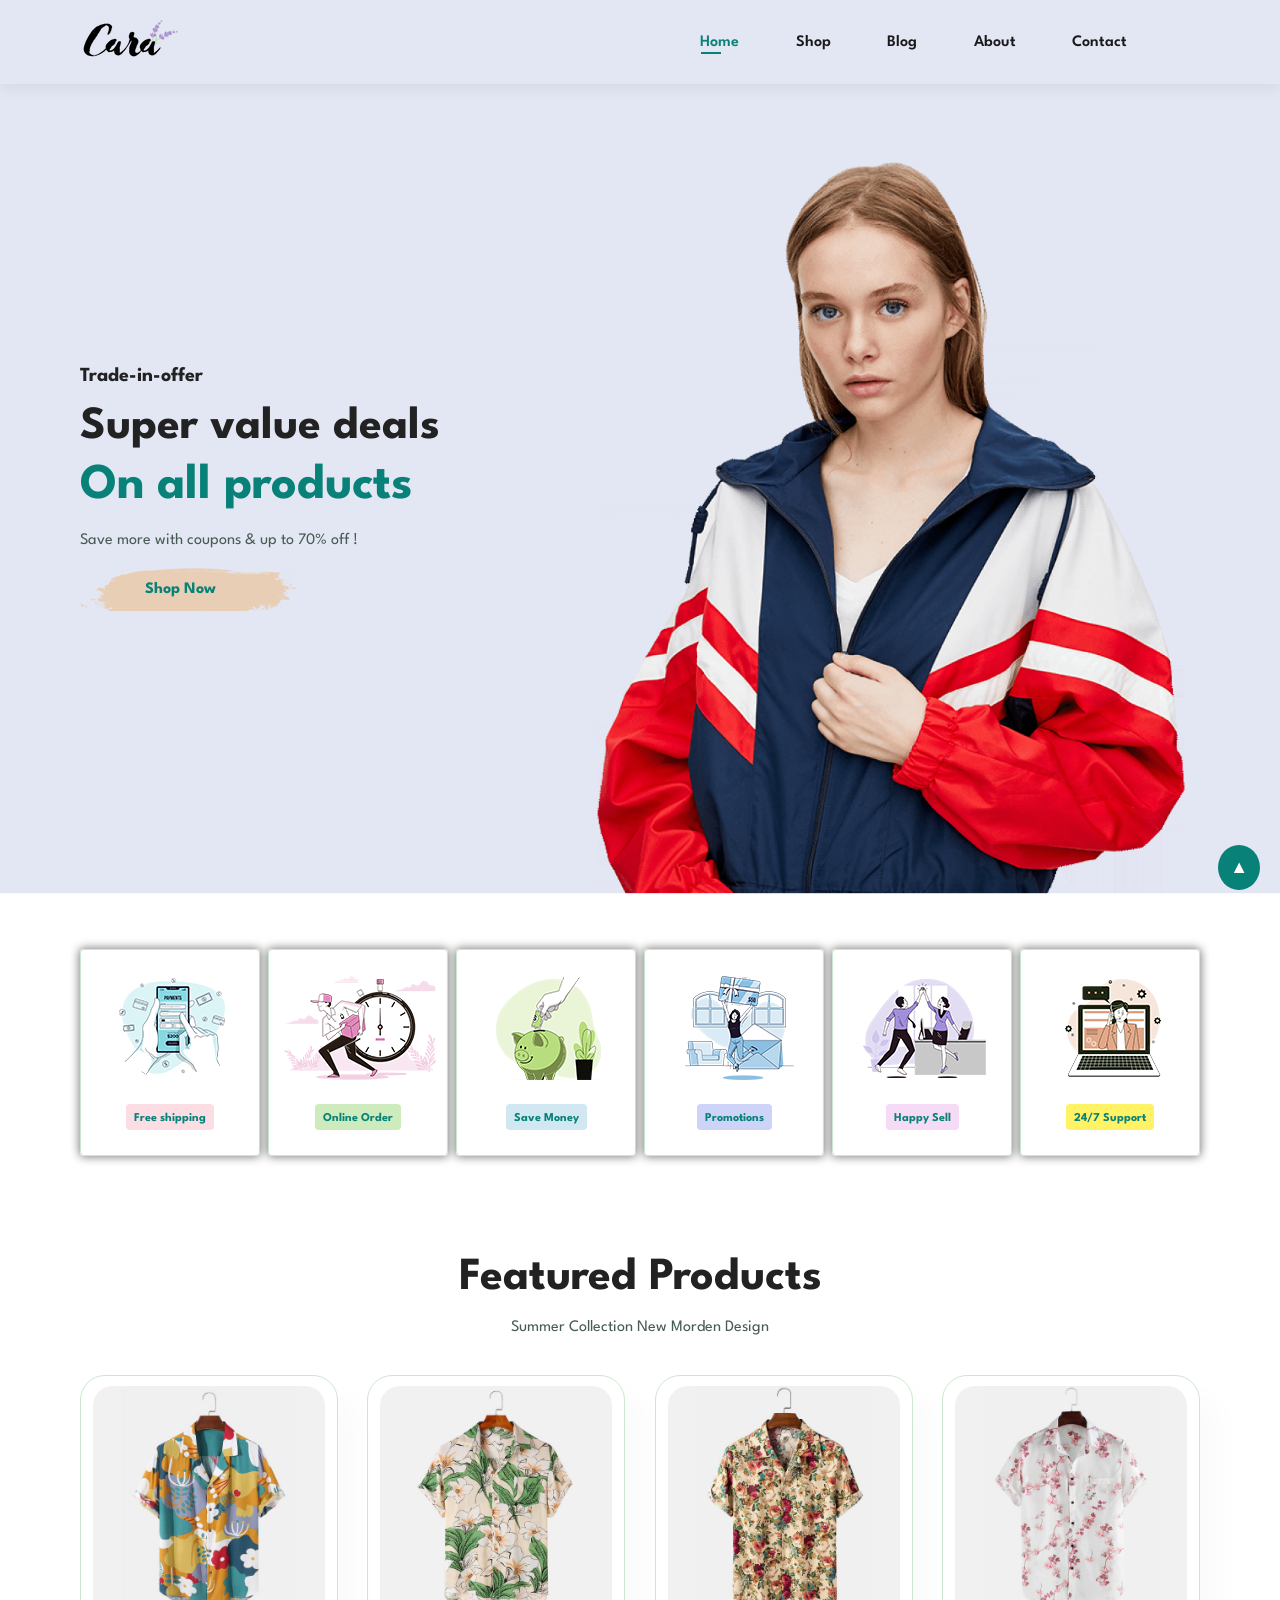
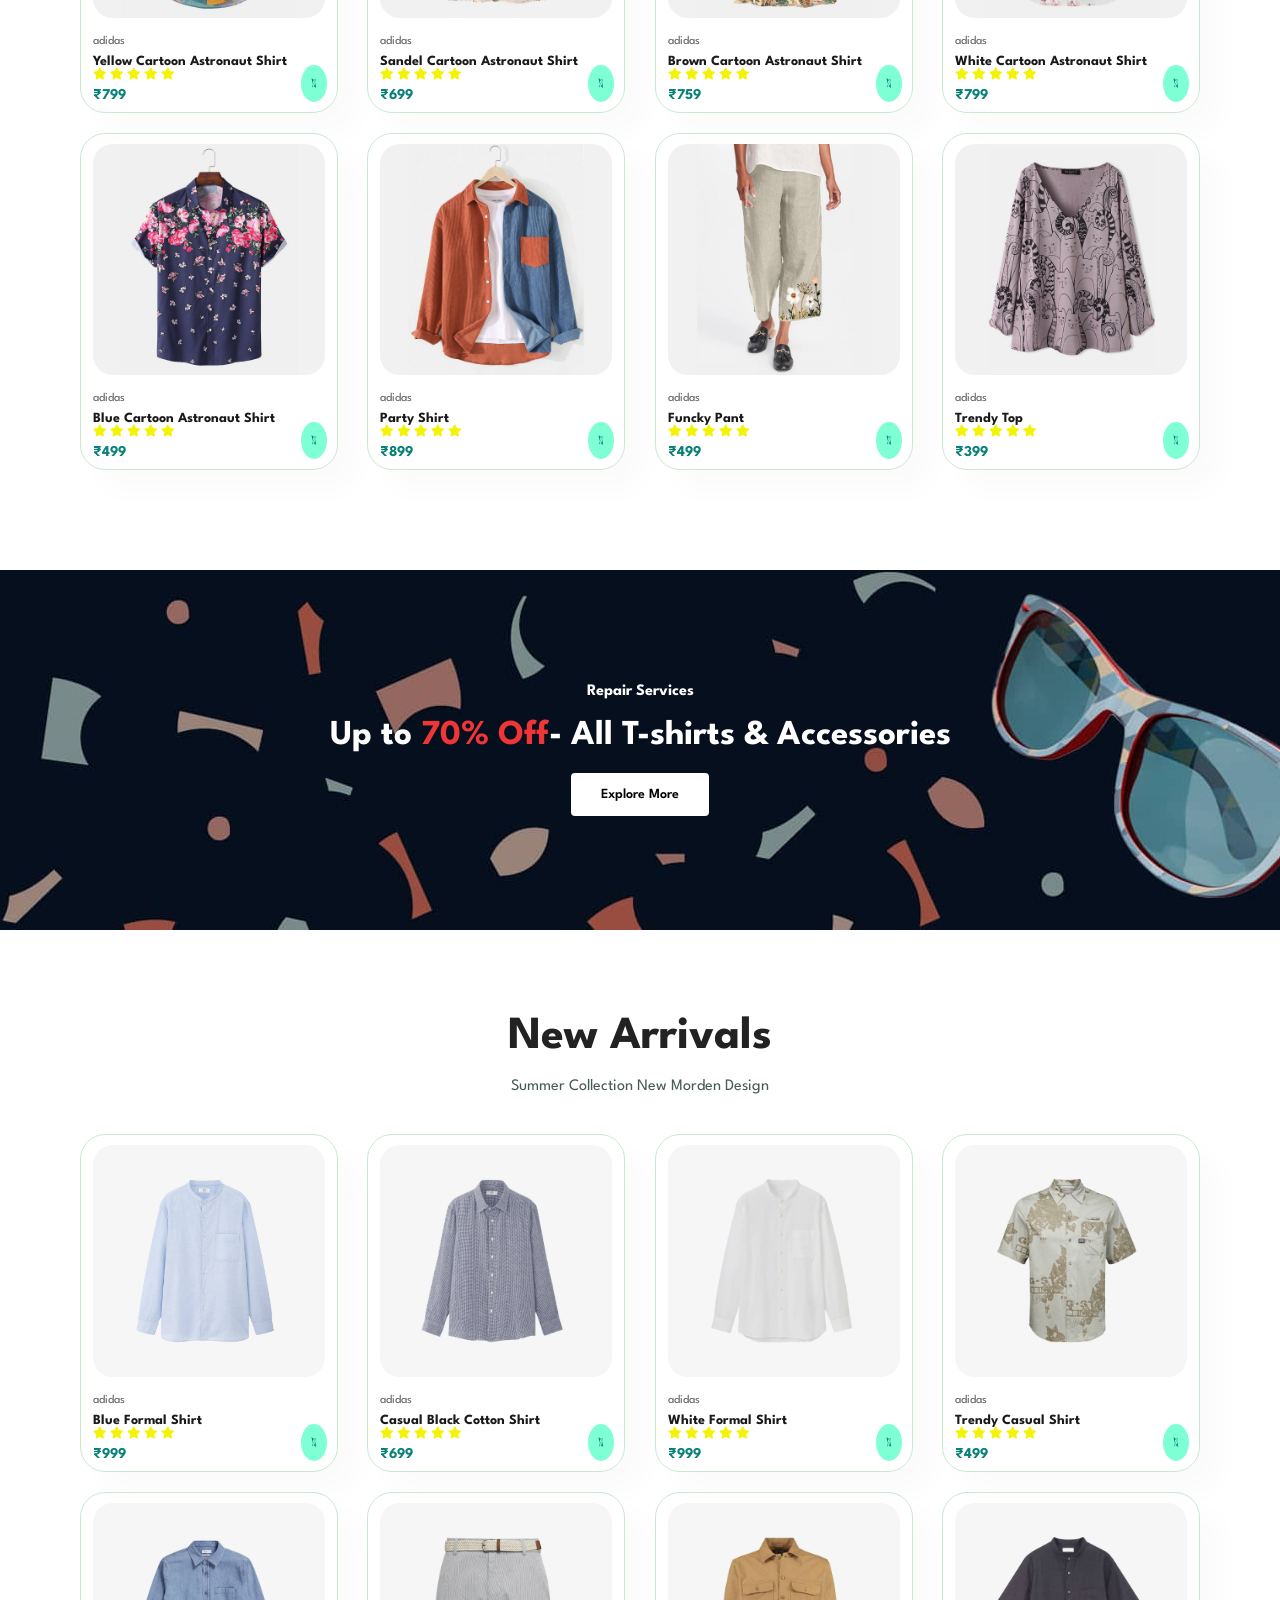
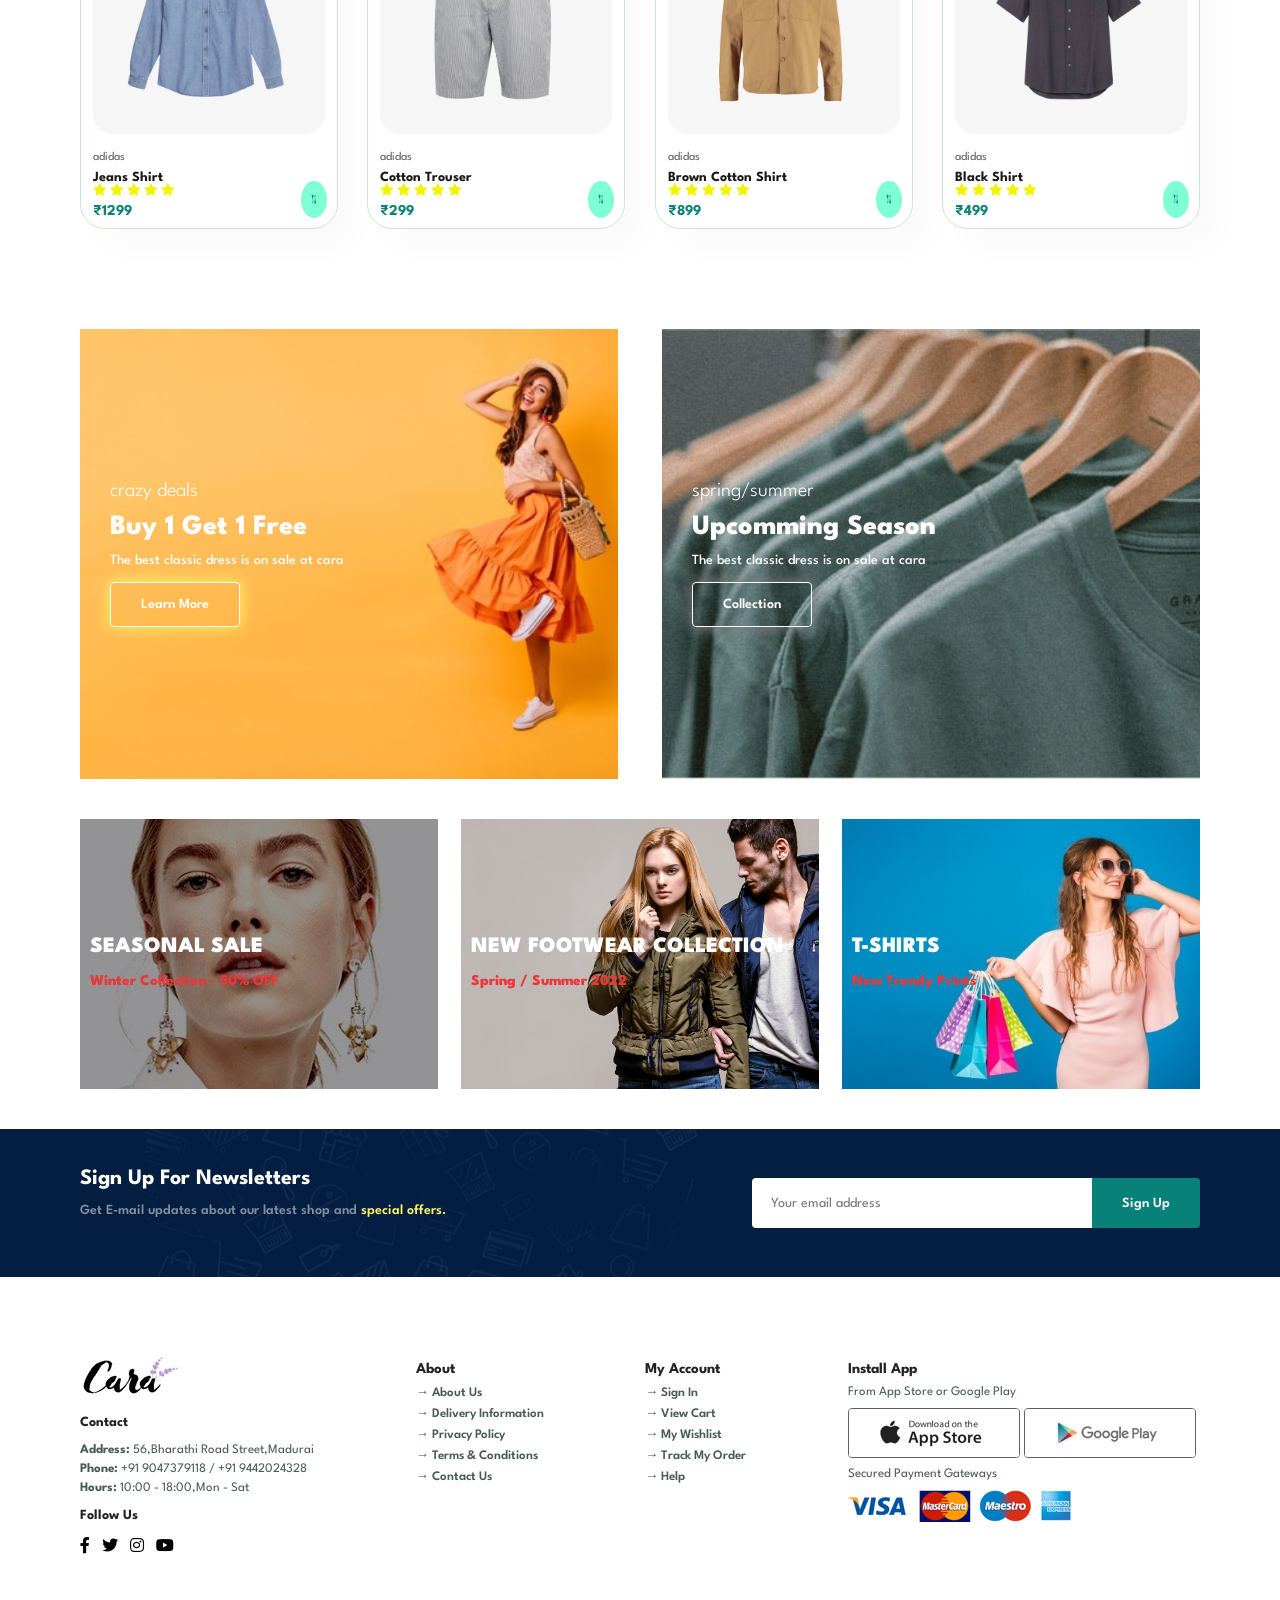
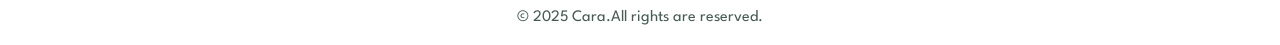
==== index.html @ 4c0c1cf1 "First commit" ====
<!DOCTYPE html>
<html lang="en">

<head>
    <meta charset="UTF-8">
    <meta name="viewport" content="width=device-width, initial-scale=1.0">
    <title>Cara - Find your Clothes</title>
    <link rel="stylesheet" href="style.css">
    <link rel="icon" href="img/logo.png">
    <link rel="stylesheet" href="https://pro.fontawesome.com/releases/v5.10.0/css/all.css">
</head>

<body>
    <!-- Header -->

    <section id="header">
        <a href="index.html"><img src="img/logo.png" class="logo"></a>
        <div>
            <ul id="navbar">
                <a id="close"><i class="far fa-times"></i></a>
                <li><a class="active" href="index.html">Home</a></li>
                <li><a href="shop.html">Shop</a></li>
                <li><a href="blog.html">Blog</a></li>
                <li><a href="about.html">About</a></li>
                <li><a href="contact.html">Contact</a></li>
                <li><a id="bag" href="cart.html"><i class="far fa-shopping-bag"></i></a></li>

            </ul>
        </div>
        <div id="mobile">
            <a href="cart.html"><i class="far fa-shopping-bag"></i></a>
            <i id="bar" class="fas fa-outdent"></i>
            <i id="close" class="fas fa-close"></i>
        </div>
    </section>

    <!-- Hero section -->

    <section id="hero">
        <h4>Trade-in-offer</h4>
        <h2>Super value deals</h2>
        <h1>On all products</h1>
        <p>Save more with coupons & up to 70% off !</p>
        <button>Shop Now</button>

    </section>

    <!-- Features -->

    <section id="features" class="section-p1">
        <div class="content" id="fe-1">
            <img src="img/features/f1.png">
            <h6>Free shipping</h6>
        </div>
        <div class="content" id="fe-2">
            <img src="img/features/f2.png">
            <h6>Online Order</h6>
        </div>
        <div class="content" id="fe-3">
            <img src="img/features/f3.png">
            <h6>Save Money</h6>
        </div>
        <div class="content" id="fe-4">
            <img src="img/features/f4.png">
            <h6>Promotions</h6>
        </div>
        <div class="content" id="fe-5">
            <img src="img/features/f5.png">
            <h6>Happy Sell</h6>
        </div>
        <div class="content" id="fe-6">
            <img src="img/features/f6.png">
            <h6>24/7 Support</h6>
        </div>
    </section>

    <!-- Featured products -->

    <section id="product1" class="section-p1">
        <h2>Featured Products</h2>
        <p>Summer Collection New Morden Design</p>
        <div class="pro-product">
            <!-- Cart 1 -->
            <div class="pro">
                <img src="img/products/f1.jpg" onclick="window.location.href='sproduct.html'">
                <div class="des">
                    <span>adidas</span>
                    <h5 class="product-name">Yellow Cartoon Astronaut Shirt</h5>
                    <div class="star">
                        <i class="fas fa-star"></i>
                        <i class="fas fa-star"></i>
                        <i class="fas fa-star"></i>
                        <i class="fas fa-star"></i>
                        <i class="fas fa-star"></i>
                    </div>
                    <h4 class="product-price">₹799</h4>
                </div>
                <a class="add-to-cart"><i class="fal fa-shopping-cart cart"></i></a>
            </div>
            <!-- Cart 2 -->
            <div class="pro">
                <img src="img/products/f2.jpg">
                <div class="des">
                    <span>adidas</span>
                    <h5 class="product-name">Sandel Cartoon Astronaut Shirt</h5>
                    <div class="star">
                        <i class="fas fa-star"></i>
                        <i class="fas fa-star"></i>
                        <i class="fas fa-star"></i>
                        <i class="fas fa-star"></i>
                        <i class="fas fa-star"></i>
                    </div>
                    <h4 class="product-price">₹699</h4>
                </div>
                <a class="add-to-cart"><i class="fal fa-shopping-cart cart"></i></a>
            </div>
            <!-- Cart 3 -->
            <div class="pro">
                <img src="img/products/f3.jpg">
                <div class="des">
                    <span>adidas</span>
                    <h5 class="product-name">Brown Cartoon Astronaut Shirt</h5>
                    <div class="star">
                        <i class="fas fa-star"></i>
                        <i class="fas fa-star"></i>
                        <i class="fas fa-star"></i>
                        <i class="fas fa-star"></i>
                        <i class="fas fa-star"></i>
                    </div>
                    <h4 class="product-price">₹759</h4>
                </div>
                <a class="add-to-cart"><i class="fal fa-shopping-cart cart"></i></a>
            </div>
            <!-- Cart 4 -->
            <div class="pro">
                <img src="img/products/f4.jpg">
                <div class="des">
                    <span>adidas</span>
                    <h5 class="product-name">White Cartoon Astronaut Shirt</h5>
                    <div class="star">
                        <i class="fas fa-star"></i>
                        <i class="fas fa-star"></i>
                        <i class="fas fa-star"></i>
                        <i class="fas fa-star"></i>
                        <i class="fas fa-star"></i>
                    </div>
                    <h4 class="product-price">₹799</h4>
                </div>
                <a class="add-to-cart"><i class="fal fa-shopping-cart cart"></i></a>
            </div>
            <!-- Cart 5 -->
            <div class="pro">
                <img src="img/products/f5.jpg">
                <div class="des">
                    <span>adidas</span>
                    <h5 class="product-name">Blue Cartoon Astronaut Shirt</h5>
                    <div class="star">
                        <i class="fas fa-star"></i>
                        <i class="fas fa-star"></i>
                        <i class="fas fa-star"></i>
                        <i class="fas fa-star"></i>
                        <i class="fas fa-star"></i>
                    </div>
                    <h4 class="product-price">₹499</h4>
                </div>
                <a class="add-to-cart"><i class="fal fa-shopping-cart cart"></i></a>
            </div>
            <!-- Cart 6 -->
            <div class="pro">
                <img src="img/products/f6.jpg">
                <div class="des">
                    <span>adidas</span>
                    <h5 class="product-name">Party Shirt</h5>
                    <div class="star">
                        <i class="fas fa-star"></i>
                        <i class="fas fa-star"></i>
                        <i class="fas fa-star"></i>
                        <i class="fas fa-star"></i>
                        <i class="fas fa-star"></i>
                    </div>
                    <h4 class="product-price">₹899</h4>
                </div>
                <a class="add-to-cart"><i class="fal fa-shopping-cart cart"></i></a>
            </div>
            <!-- Cart 7 -->
            <div class="pro">
                <img src="img/products/f7.jpg">
                <div class="des">
                    <span>adidas</span>
                    <h5 class="product-name">Funcky Pant</h5>
                    <div class="star">
                        <i class="fas fa-star"></i>
                        <i class="fas fa-star"></i>
                        <i class="fas fa-star"></i>
                        <i class="fas fa-star"></i>
                        <i class="fas fa-star"></i>
                    </div>
                    <h4 class="product-price">₹499</h4>
                </div>
                <a class="add-to-cart"><i class="fal fa-shopping-cart cart"></i></a>
            </div>
            <!-- Cart 8 -->
            <div class="pro">
                <img src="img/products/f8.jpg">
                <div class="des">
                    <span>adidas</span>
                    <h5 class="product-name">Trendy Top</h5>
                    <div class="star">
                        <i class="fas fa-star"></i>
                        <i class="fas fa-star"></i>
                        <i class="fas fa-star"></i>
                        <i class="fas fa-star"></i>
                        <i class="fas fa-star"></i>
                    </div>
                    <h4 class="product-price">₹399</h4>
                </div>
                <a class="add-to-cart"><i class="fal fa-shopping-cart cart"></i></a>
            </div>
        </div>
    </section>

    <!-- banner section -->

    <section id="banner" class="section-m1">
        <h4>Repair Services</h4>
        <h2>Up to <span>70% Off</span>- All T-shirts & Accessories</h2>
        <button class="normal">Explore More</button>
    </section>

    <!-- New Arrivals -->

    <section id="product1" class="section-p1">
        <h2>New Arrivals</h2>
        <p>Summer Collection New Morden Design</p>
        <div class="pro-product">
            <!-- Cart 1 -->
            <div class="pro">
                <img src="img/products/n1.jpg">
                <div class="des">
                    <span>adidas</span>
                    <h5 class="product-name">Blue Formal Shirt</h5>
                    <div class="star">
                        <i class="fas fa-star"></i>
                        <i class="fas fa-star"></i>
                        <i class="fas fa-star"></i>
                        <i class="fas fa-star"></i>
                        <i class="fas fa-star"></i>
                    </div>
                    <h4 class="product-price">₹999</h4>
                </div>
                <a class="add-to-cart"><i class="fal fa-shopping-cart cart"></i></a>
            </div>
            <!-- Cart 2 -->
            <div class="pro">
                <img src="img/products/n2.jpg">
                <div class="des">
                    <span>adidas</span>
                    <h5 class="product-name">Casual Black Cotton Shirt</h5>
                    <div class="star">
                        <i class="fas fa-star"></i>
                        <i class="fas fa-star"></i>
                        <i class="fas fa-star"></i>
                        <i class="fas fa-star"></i>
                        <i class="fas fa-star"></i>
                    </div>
                    <h4 class="product-price">₹699</h4>
                </div>
                <a class="add-to-cart"><i class="fal fa-shopping-cart cart"></i></a>
            </div><!-- Cart 3 -->
            <div class="pro">
                <img src="img/products/n3.jpg">
                <div class="des">
                    <span>adidas</span>
                    <h5 class="product-name">White Formal Shirt</h5>
                    <div class="star">
                        <i class="fas fa-star"></i>
                        <i class="fas fa-star"></i>
                        <i class="fas fa-star"></i>
                        <i class="fas fa-star"></i>
                        <i class="fas fa-star"></i>
                    </div>
                    <h4 class="product-price">₹999</h4>
                </div>
                <a class="add-to-cart"><i class="fal fa-shopping-cart cart"></i></a>
            </div><!-- Cart 4 -->
            <div class="pro">
                <img src="img/products/n4.jpg">
                <div class="des">
                    <span>adidas</span>
                    <h5 class="product-name">Trendy Casual Shirt</h5>
                    <div class="star">
                        <i class="fas fa-star"></i>
                        <i class="fas fa-star"></i>
                        <i class="fas fa-star"></i>
                        <i class="fas fa-star"></i>
                        <i class="fas fa-star"></i>
                    </div>
                    <h4 class="product-price">₹499</h4>
                </div>
                <a class="add-to-cart"><i class="fal fa-shopping-cart cart"></i></a>
            </div><!-- Cart 5 -->
            <div class="pro">
                <img src="img/products/n5.jpg">
                <div class="des">
                    <span>adidas</span>
                    <h5 class="product-name">Jeans Shirt</h5>
                    <div class="star">
                        <i class="fas fa-star"></i>
                        <i class="fas fa-star"></i>
                        <i class="fas fa-star"></i>
                        <i class="fas fa-star"></i>
                        <i class="fas fa-star"></i>
                    </div>
                    <h4 class="product-price">₹1299</h4>
                </div>
                <a class="add-to-cart"><i class="fal fa-shopping-cart cart"></i></a>
            </div><!-- Cart 6 -->
            <div class="pro">
                <img src="img/products/n6.jpg">
                <div class="des">
                    <span>adidas</span>
                    <h5 class="product-name">Cotton Trouser</h5>
                    <div class="star">
                        <i class="fas fa-star"></i>
                        <i class="fas fa-star"></i>
                        <i class="fas fa-star"></i>
                        <i class="fas fa-star"></i>
                        <i class="fas fa-star"></i>
                    </div>
                    <h4 class="product-price">₹299</h4>
                </div>
                <a class="add-to-cart"><i class="fal fa-shopping-cart cart"></i></a>
            </div><!-- Cart 7 -->
            <div class="pro">
                <img src="img/products/n7.jpg">
                <div class="des">
                    <span>adidas</span>
                    <h5 class="product-name">Brown Cotton Shirt</h5>
                    <div class="star">
                        <i class="fas fa-star"></i>
                        <i class="fas fa-star"></i>
                        <i class="fas fa-star"></i>
                        <i class="fas fa-star"></i>
                        <i class="fas fa-star"></i>
                    </div>
                    <h4 class="product-price">₹899</h4>
                </div>
                <a class="add-to-cart"><i class="fal fa-shopping-cart cart"></i></a>
            </div><!-- Cart 8 -->
            <div class="pro">
                <img src="img/products/n8.jpg">
                <div class="des">
                    <span>adidas</span>
                    <h5 class="product-name">Black Shirt</h5>
                    <div class="star">
                        <i class="fas fa-star"></i>
                        <i class="fas fa-star"></i>
                        <i class="fas fa-star"></i>
                        <i class="fas fa-star"></i>
                        <i class="fas fa-star"></i>
                    </div>
                    <h4 class="product-price">₹499</h4>
                </div>
                <a class="add-to-cart"><i class="fal fa-shopping-cart cart"></i></a>
            </div>
        </div>
    </section>

    <!-- Ad -->

    <section id="sm-banner" class="section-p1">
        <div class="banner-box">
            <h4>crazy deals</h4>
            <h2>Buy 1 Get 1 Free</h2>
            <span>The best classic dress is on sale at cara</span>
            <button class="normal">Learn More</button>
        </div>
        <div class="banner-box">
            <h4>spring/summer</h4>
            <h2>Upcomming Season</h2>
            <span>The best classic dress is on sale at cara</span>
            <button class="normal n">Collection</button>
        </div>

    </section>

    <!-- sm-ad -->
    <section id="sm-banner1" class="section-p1">
        <div class="banner-box1">
            <h2>SEASONAL SALE</h2>
            <h3>Winter Collection - 50% OFF</h3>
        </div>
        <div class="banner-box1">
            <h2>NEW FOOTWEAR COLLECTION</h2>
            <h3>Spring / Summer 2022</h3>
        </div>
        <div class="banner-box1">
            <h2>T-SHIRTS</h2>
            <h3>New Trendy Prints</h3>
        </div>
    </section>

    <!-- News letter -->
    <section id="newsletter" class="section-p1 section-m1">
        <div class="news">
            <h4>Sign Up For Newsletters</h4>
            <p>Get E-mail updates about our latest shop and <span>special offers.</span></p>
        </div>
        <div class="form">
            <input type="email" placeholder="Your email address">
            <button class="normal">Sign Up</button>
        </div>
    </section>

    <!-- Footer -->

    <footer id="footer" class="section-p1">
        <div class="contact">
            <img src="img/logo.png">
            <h4>Contact</h4>
            <p><strong>Address: </strong>56,Bharathi Road Street,Madurai</p>
            <p><strong>Phone: </strong>+91 9047379118 / +91 9442024328</p>
            <p><strong>Hours: </strong>10:00 - 18:00,Mon - Sat</p>
            <div class="Follow">
                <h4>Follow Us</h4>
                <div class="icon">
                    <a href="https://www.facebook.com"><i class="fab fa-facebook-f"></i></a>
                    <a href="https://www.twitter.com"><i class="fab fa-twitter"></i></a>
                    <a href="https://www.instagram.com/"><i class="fab fa-instagram"></i></a>
                    <a href="https://www.youtube.com"><i class="fab fa-youtube"></i></a>
                </div>
            </div>
        </div>
        <div class="about">
            <h4>About</h4>
            <a href="#"><span>→ </span>About Us</a>
            <a href="#"><span>→ </span>Delivery Information</a>
            <a href="#"><span>→ </span>Privacy Policy</a>
            <a href="#"><span>→ </span>Terms & Conditions</a>
            <a href="#"><span>→ </span>Contact Us</a>
        </div>
        <div class="myaccount">
            <h4>My Account</h4>
            <a href="#"><span>→ </span>Sign In</a>
            <a href="#"><span>→ </span>View Cart</a>
            <a href="#"><span>→ </span>My Wishlist</a>
            <a href="#"><span>→ </span>Track My Order</a>
            <a href="#"><span>→ </span>Help</a>
        </div>
        <div class="app">
            <h4>Install App</h4>
            <p>From App Store or Google Play</p>
            <div class="appimg">
                <img src="img/pay/app.jpg">
                <img src="img/pay/play.jpg">
            </div>
            <p>Secured Payment Gateways</p>
            <img src="img/pay/pay.png">
        </div>
    </footer>
    <div class="copyright">
        <p>© 2025 Cara.All rights are reserved.</p>
    </div>
    <a href="#hero"><button class="up">▲</button></a>
    <script src="demo.js"></script>
    <script>

        // Wait until DOM is ready
        document.addEventListener("DOMContentLoaded", () => {
            const buttons = document.querySelectorAll(".add-to-cart");

            buttons.forEach(button => {
                button.addEventListener("click", (e) => {
                    e.preventDefault();

                    const product = button.closest(".pro");

                    const name = product.querySelector(".product-name")?.innerText;
                    const priceText = product.querySelector(".product-price")?.innerText;
                    const image = product.querySelector("img")?.src;

                    if (!name || !priceText || !image) {
                        alert("Product info missing!");
                        return;
                    }

                    const price = parseFloat(priceText.replace("₹", ""));
                    const item = { name, price, image, quantity: 1 };

                    let cart = JSON.parse(sessionStorage.getItem("cart")) || [];

                    const existing = cart.find(p => p.name === item.name);
                    if (existing) {
                        existing.quantity += 1;
                    } else {
                        cart.push(item);
                    }

                    sessionStorage.setItem("cart", JSON.stringify(cart));
                    alert("Product added to cart!🛒");
                });
            });
        });
    </script>
</body>

</html>
---- style.css ----
@import url("https://fonts.googleapis.com/css2?family=Spartan:wght@100;200;300;400;500;600;700;800;900&display=swap");

* {
    margin: 0;
    padding: 0;
    box-sizing: border-box;
    font-family: "Spartan", sans-serif;
}

html {
    scroll-behavior: smooth;
}

/* Global Styles */

h1 {
    font-size: 50px;
    line-height: 64px;
    color: #222;
}

h2 {
    font-size: 46px;
    line-height: 54px;
    color: #222;
}

h4 {
    font-size: 20px;
    color: #222;
}

h6 {
    font-weight: 700;
    font-size: 12px;
}

p {
    font-size: 16px;
    color: #465b52;
    margin: 15px 0 20px 0;
}

.section-p1 {
    padding: 40px 80px;
}

.section-m1 {
    margin: 40px 0;
}

.normal {
    font-size: 14px;
    font-weight: 600;
    padding: 15px 30px;
    color: #000;
    background-color: #fff;
    border-radius: 4px;
    cursor: pointer;
    border: none;
    outline: none;
    transition: 0.2s;
}

body {
    width: 100%;
}

/* header start*/

#header {
    display: flex;
    justify-content: space-between;
    align-items: center;
    padding: 20px 80px;
    background: #E3E6F3;
    box-shadow: 0 5px 15px rgba(0, 0, 0, 0.06);
    z-index: 999;
    position: sticky;
    top: 0px;
    left: 0px;
}

#navbar {
    width: 500px;
    display: flex;
    justify-content: space-between;
    align-items: center;
}

#navbar #close {
    display: none;
    position: absolute;
    right: 30px;
    top: 25px;
    font-size: 24px;
    border: 2px solid #000;
    padding: 0px 4px;
    transition: 0.3s;
}

#navbar li {
    list-style: none;
    position: relative;
}

#navbar li a {
    text-decoration: none;
    font-size: 16px;
    font-weight: 600;
    color: #1a1a1a;

}

#navbar li a:hover,
#navbar li .active {
    color: #088178;
}

#navbar li a.active::after,
#navbar li a:hover::before {
    content: "";
    height: 2px;
    width: 50%;
    position: absolute;
    bottom: -4px;
    left: 1px;
    background-color: #088178;
}

/* Mobile Purpose*/

#mobile {
    display: none;
    text-align: center;
}

/*Hero Start*/

#hero {
    background-image: url(img/hero4.png);
    background-position: top 25% right 0;
    background-size: cover;
    padding: 0 80px;
    display: flex;
    flex-direction: column;
    justify-content: center;
    align-items: flex-start;
    height: 90vh;
    width: 100%;
}

#hero h4 {
    padding-bottom: 15px;
}

#hero h1 {
    color: #088178;
}

#hero button {
    background-image: url(img/button.png);
    background-color: transparent;
    background-repeat: no-repeat;
    font-weight: 700;
    font-size: medium;
    cursor: pointer;
    padding: 14px 80px 14px 65px;
    color: #088178;
    outline: none;
    border: none;

}

/* Features */

#features {
    display: flex;
    flex-wrap: wrap;
    align-items: center;
    justify-content: space-between;
}

#features div {
    box-shadow: 0 0 10px 1px gray;
    padding: 25px 15px;
    text-align: center;
    color: #088178;
    width: 180px;
    border: 1px solid #cce7d0;
    border-radius: 4px;
    margin: 15px 0;
}

.content:hover {
    transition: transform 0.8s ease 0s;
    transform: scale(1.1);
}

#fe-1 h6 {
    display: inline-block;
    margin-top: 20px;
    background-color: #fddde4;
    padding: 9px 8px 6px 8px;
    border-radius: 4px;
}

#fe-2 h6 {
    display: inline-block;
    margin-top: 20px;
    background-color: #cdebbc;
    padding: 9px 8px 6px 8px;
    border-radius: 4px;
}

#fe-3 h6 {
    display: inline-block;
    margin-top: 20px;
    background-color: #d1e8f2;
    padding: 9px 8px 6px 8px;
    border-radius: 4px;
}

#fe-4 h6 {
    display: inline-block;
    margin-top: 20px;
    background-color: #cdd4f8;
    padding: 9px 8px 6px 8px;
    border-radius: 4px;
}

#fe-5 h6 {
    display: inline-block;
    margin-top: 20px;
    background-color: #f6dbf6;
    padding: 9px 8px 6px 8px;
    border-radius: 4px;
}

#fe-6 h6 {
    display: inline-block;
    margin-top: 20px;
    background-color: #fff265;
    padding: 9px 8px 6px 8px;
    border-radius: 4px;
}

/* Featured Product*/

#product1 {
    text-align: center;
}

.pro {
    display: flex;
    flex-direction: column;
    justify-content: flex-start;
    width: 23%;
    min-width: 250px;
    border: 1px solid #cce7d0;
    box-shadow: 20px 20px 30px rgba(0, 0, 0, 0.02);
    padding: 10px 12px;
    border-radius: 25px;
    position: relative;
    cursor: pointer;
    margin-bottom: 20px;
}

/* .pro a:hover {
    transition: transform 0.8s ease 0s;
    transform: scale(1.01);
} */

.pro img {
    border-radius: 20px;
}

.des {
    margin-top: 15px;
    text-align: start;
}

.cart {
    position: absolute;
    bottom: 10px;
    right: 10px;
    color: #088178;
    background-color: aquamarine;
    border-radius: 50%;
    padding: 12px 10px 10px 10px;
    font-size: 15px;
}

.des span {
    color: #606063;
    font-size: 12px;
}

.des h5 {
    font-size: 14px;
    color: #1a1a1a;
    padding-top: 7px;
}

.star {
    color: rgb(243, 243, 8);
    font-size: 12px;
}

.des h4 {
    padding-top: 7px;
    font-size: 15px;
    font-weight: 700;
    color: #088178;
}

#product1 .pro-product {
    display: flex;
    flex-wrap: wrap;
    justify-content: space-between;
    padding-top: 20px;
}

/*Banner section*/

#banner {
    background-image: url(img/banner/b2.jpg);
    background-size: cover;
    background-position: center;
    width: 100%;
    height: 40vh;
    display: flex;
    flex-direction: column;
    justify-content: center;
    align-items: center;
    text-align: center;
}

#banner h4 {
    color: #fff;
    font-size: 16px;

}

#banner h2 {
    color: #fff;
    font-size: 35px;
    padding: 10px 0px;
}

#banner h2 span {
    color: #ef3636;
}

#banner .normal:hover {
    background-color: #088178;
    color: #fff;
}

/* Advertisement Banner*/


#sm-banner {
    display: flex;
    justify-content: space-between;
    flex-wrap: wrap;
}

#sm-banner .banner-box {
    background-image: url(img/banner/b17.jpg);
    background-size: cover;
    background-position: center;
    min-width: 48%;
    height: 50vh;
    display: flex;
    flex-direction: column;
    justify-content: center;
    align-items: flex-start;
    padding: 30px;
}

.banner-box h4 {
    font-size: 20px;
    color: #fff;
    font-weight: 300;
}

.banner-box h2 {
    color: #fff;
    font-size: 28px;
    font-weight: 800;
}

.banner-box span {
    color: #fff;
    font-size: 14px;
    font-weight: 500;
}

.banner-box .normal {
    font-size: 14px;
    font-weight: 600;
    padding: 15px 30px;
    color: #fff;
    background-color: transparent;
    border-radius: 4px;
    cursor: pointer;
    border: 1px solid #fff;
    outline: none;
    transition: 0.2s;
    margin-top: 15px;
    box-shadow: 0px 0px 15px 1px #fff265;
}

.banner-box:hover button {
    background-color: #088178;
}

#sm-banner .banner-box:nth-child(2) {
    background-image: url(img/banner/b10.jpg);
}

#sm-banner .n {
    box-shadow: 0px 0px 15px 1px gray;

}

/*Advertisement Banner 1*/

#sm-banner1 {
    display: flex;
    justify-content: space-between;
    flex-wrap: wrap;
    padding: 0px 80px;
}

#sm-banner1 .banner-box1 {
    background-image: url(img/banner/b7.jpg);
    background-position: center;
    background-size: cover;
    display: flex;
    flex-direction: column;
    justify-content: center;
    align-items: flex-start;
    padding-left: 10px;
    height: 30vh;
    min-width: 32%;
}

.banner-box1 h2 {
    font-size: 22px;
    color: #fff;
    font-weight: 900;
}

.banner-box1 h3 {
    font-size: 15px;
    color: #ef3636;
    font-weight: 800;
}

#sm-banner1 .banner-box1:nth-child(2) {
    background-image: url(img/banner/b4.jpg);
}

#sm-banner1 .banner-box1:nth-child(3) {
    background-image: url(img/banner/b18.jpg);
}

/*News Letter*/

#newsletter {
    background-image: url(img/banner/b14.png);
    background-position: 20% 30%;
    background-repeat: no-repeat;
    background-color: #041e42;
    display: flex;
    flex-wrap: wrap;
    justify-content: space-between;
    align-items: center;
    color: #fff;
}

#newsletter .news h4 {
    font-size: 22px;
    color: #fff;
    font-weight: 700;
}

#newsletter .news p {
    font-size: 14px;
    color: #818ea0;
    font-weight: 600;
}

.news p span {
    color: #fff265;
}

.form {
    display: flex;
    width: 40%;
}

.form input {
    padding: 0px 1.25em;
    height: 3.125rem;
    font-size: 14px;
    width: 100%;
    border: 1px solid transparent;
    border-radius: 4px;
    outline: none;
    border-top-right-radius: 0px;
    border-bottom-right-radius: 0px;
}

.form button {
    background-color: #088178;
    color: #fff;
    white-space: nowrap;
    border-top-left-radius: 0px;
    border-bottom-left-radius: 0px;
}

/*footer*/
#footer {
    display: flex;
    flex-wrap: wrap;
    justify-content: space-between;
}

.contact h4 {
    margin: 15px 0px;
    font-size: 14px;
}

.contact p {
    font-size: 13px;
    color: #465b52;
    margin: 7px 0px;
}

.icon {
    display: flex;
    width: 40%;
    flex-wrap: wrap;
    justify-content: space-between;
}

.icon i {
    color: #000;
    text-decoration: none;
}

.icon i:hover {
    color: #088178;
    transition: transform 0.5s ease 0s;
    transform: scale(1.5);
}

.about h4,
.myaccount h4,
.app h4 {
    font-size: 15px;
    margin: 5px 0px;
}

.about,
.myaccount {
    display: flex;
    flex-direction: column;
}

.about a,
.myaccount a {
    font-size: 13px;
    color: #465b52;
    margin: 3px 0px;
    font-weight: 600;
    text-decoration: none;
}

.about a:hover,
.myaccount a:hover {
    color: #088178;
    transition: transform 0.5s ease 0s;
    transform: translateX(10px);
}

.appimg {
    display: flex;
    flex-wrap: wrap;
    justify-content: space-between;
}

.appimg img {
    border: 1px solid #606063;
    border-radius: 4px;
    margin-right: 4px;
}

.app p {
    font-size: 13px;
    color: #465b52;
    margin: 10px 0px;
}

.copyright {
    text-align: center;
    font-size: 16px;
    color: #465b52;
    margin: 15px 0 20px 0;
}

.up {
    border-radius: 50%;
    font-size: 18px;
    padding: 12px 12px;
    position: fixed;
    right: 10px;
    bottom: 10px;
    transition: transform 1s ease 0s;
    transform: translateX(-10px);
    z-index: 999;
    border: none;
    background-color: #088178;
    color: #fff;
}


/*Shop page*/

/*Header*/

#pageheader {
    background-image: url(img/banner/b1.jpg);
    width: 100%;
    height: 40vh;
    background-size: cover;
    display: flex;
    flex-direction: column;
    justify-content: center;
    align-items: center;
    padding: 14px;
    text-align: center;
}

#pageheader h2,
#pageheader p {
    color: #fff;

}

/*Pageswitch*/

#pageswitch {

    text-align: center;
}

#pageswitch a {
    text-decoration: none;
    background-color: #088178;
    color: #fff;
    padding: 15px 20px;
    border-radius: 4px;
    font-weight: 600;
    font-size: 16px;
}


/*Single Product page*/

#prodetails .single-pro-img {
    width: 40%;
    margin-right: 50px;
}

.small-img-grp {
    display: flex;
    justify-content: space-between;
}

.small-img-col {
    flex-basis: 24%;
    cursor: pointer;
}

#prodetails {
    display: flex;
    margin-top: 20px;
}

#prodetails .details {
    width: 50%;
    padding-top: 30px;
}

#prodetails .details h4 {
    padding: 40px 0 20px 0;
}

#prodetails .details h2 {
    font-size: 26px;
}

#prodetails .details select {
    display: block;
    padding: 5px 10px;
    margin-bottom: 10px;
}

#prodetails .details input {
    width: 50px;
    height: 47px;
    padding-left: 10px;
    font-size: 16px;
    outline: none;
    margin-right: 10px;
}

#prodetails .details button {
    background-color: #088178;
    color: #fff;
}

#prodetails .details span {
    line-height: 30px;
}

/*Blog page*/

#pageheader.blogheader {
    background-image: url(img/banner/b19.jpg);
}

#blog {
    padding: 150px 150px 0 150px;
}

#blog .blog-box {
    position: relative;
    display: flex;
    align-items: center;
    width: 100%;
    justify-content: space-between;
    margin-bottom: 90px;
}

.blog-section-1 {
    width: 50%;
    margin-right: 40px
}

.blog-section-1 img {
    width: 100%;
    height: 300px;
    object-fit: cover;
}

.blog-box h1 {
    position: absolute;
    top: -40px;
    left: 0px;
    font-size: 70px;
    font-weight: 700;
    color: #c9cbce;
    z-index: -1;
}

.blog-section-2 {
    width: 50%;
}

.blog-section-2 a {
    text-decoration: none;
    font-size: 11px;
    color: #000;
    font-weight: 700;
    position: relative;
    transition: 0.3s;
}

.blog-section-2 a::after {
    content: "";
    width: 50px;
    height: 2px;
    background-color: #000;
    position: absolute;
    top: 4px;
    right: -60px;
    transition: 0.3s;
}

.blog-section-2 a:hover {
    color: #088178;
}

.blog-section-2 a:hover::after {
    background-color: #088178;
}

/*About page*/

#pageheader.aboutheader {
    background-image: url(img/about/banner.png);
}

#about {
    display: flex;
    justify-content: space-between;
    align-items: center;
}

#about .aboutimg {
    width: 50%;
}

.aboutimg img {
    width: 100%;
    height: auto;
}

.aboutdetails {
    width: 47%;
}

#appdownload {
    text-align: center;
}

#appdownload h1 {
    margin-bottom: 30px;
}

#appdownload a {
    color: blueviolet;
}

#appdownload video {
    border-radius: 20px;
    width: 50%;
}

/*Contact Page*/
#pageheader.contactheader {
    background-image: url(img/banner/b21.avif);
    background-position: bottom 30% right 10%;
}

#location {
    display: flex;
    justify-content: space-between;
}

.mapdetails li {
    list-style: none;
    display: flex;
    padding: 10px 0;
}

.mapdetails i {
    font-size: 14px;
    padding-right: 22px;
}

.mapdetails .con {
    font-size: 14px;
    margin: 0;
}

.mapdetails {
    width: 40%;
}

.mapdetails h4 {
    font-size: 26px;
}

.mapdetails p {
    font-size: 12px;
}

.mapdetails .p {
    font-weight: 800;
    font-size: 14px;
    color: #000;
    margin-bottom: 30px;
}

.map {
    width: 55%;
    height: 400px;

}

.map iframe {
    width: 100%;
    height: 100%;
}

/*Form section*/

#formdetails {
    display: flex;
    justify-content: space-between;
    margin: 30px;
    padding: 80px;
    border: 1px solid #e1e1e1;
}

#formdetails form {
    width: 65%;
    display: flex;
    flex-direction: column;
}

#formdetails form span {
    font-size: 12px;
}

#formdetails form h2 {
    font-size: 20px;
}

#formdetails form input,
textarea {
    padding: 10px 7px;
    font-size: 12px;
    margin-bottom: 15px;
    outline: none;
    border: 1px solid #e1e1e1;
    border-radius: 5px;
}

#formdetails form button {
    background-color: #088178;
    color: #fff;
    width: 15%;
}

#membersection {
    width: 25%;
    display: flex;
    flex-direction: column;
}

#membersection .member {
    display: flex;
}

#membersection .member .memberdetails {
    display: flex;
    flex-direction: column;
}

#membersection .member img {
    height: 65px;
    width: 65px;
    object-fit: cover;
    padding: 12px 10px 0px 0px;
}

#membersection .memberdetails p {
    font-weight: 600;
    color: #000;
    margin-bottom: 5px;
}

#membersection .memberdetails span {
    margin-bottom: 7px;
    font-size: 13px;
    color: #465b52;
}

/*cart page*/

#pageheader.cartheader {
    background-image: url(img/banner/b23.avif);
    background-repeat: no-repeat;
    background-size: cover;
    background-position: center;
}

#cart thead {
    border: 1px solid #e2e9e1;
    border-left: none;
    border-right: none;
}

#cart thead td {
    padding: 18px 0px;
    text-transform: uppercase;
    font-size: 13px;
    font-weight: 700;
}

#cart table {
    width: 100%;
    border-collapse: collapse;
    table-layout: fixed;
    white-space: nowrap;
}

#cart table img {
    width: 70px;
}

#cart table tbody td {
    padding-top: 15px;
    font-size: 13px;
}

#cart table td:nth-child(1) {
    width: 150px;
    text-align: center;
}

#cart table td:nth-child(2) {
    width: 250px;
    text-align: center;
}

#cart table td:nth-child(3) {
    width: 150px;
    text-align: center;
}

#cart table td:nth-child(4) input {
    width: 70px;
    padding: 10px 5px 10px 15px;
}

#cart table td:nth-child(4),
#cart table td:nth-child(5),
#cart table td:nth-child(6) {
    width: 150px;
    text-align: center;
}

#cart table td:nth-child(6) button {
    background-color: #ef3636;
    color: #fff;
    width: 30%;
    font-size: 12px;
    padding: 5px;
}

#cart-add {
    display: flex;
    flex-wrap: wrap;
    justify-content: space-between;
}

#coupon {
    width: 50%;
    margin-bottom: 30px;
}

#cart-total {
    width: 50%;
    margin-bottom: 30px;
    border: 1px solid #e2e9e1;
    padding: 30px;
}

#cart-total table {
    border-collapse: collapse;
    width: 100%;
    margin-bottom: 20px;
}

#cart-total table td {
    width: 50%;
    border: 1px solid #e2e9e1;
    padding: 10px;
    font-size: 13px;
}

#cart-add h5 {
    margin-bottom: 10px;
    font-size: 14px
}

#cart-add input {
    padding: 10px 20px;
    width: 60%;
    outline: none;
    border: 1px solid #e1e1e1;
    border-radius: 4px;
    font-size: 14px;
}

#cart-add button {
    background-color: #088178;
    color: #fff;
    padding: 11px 15px;
}

#cart-complete {
    display: flex;
    justify-content: center;
    width: 30%;
    text-align: center;
    position: fixed;
    top: 24%;
    left: 35%;
    z-index: 100;
    display: none;
}

#overlay {
    width: 100%;
    height: 500%;
    opacity: 0.8;
    background-color: black;
    position: absolute;
    top: 0px;
    left: 0px;
    display: none;
}
#cart-complete div {
    border: 1px solid #e1e1e1;
    padding: 20px;
    position: relative;
    background-color: #088178;
    border-radius: 10px;
}

#cart-complete img {
    width: 100%;
    height: 350px;
    border-radius: 10px;
    margin-bottom: 10px;
}

.cart-complete h4 {
    color: #fff;
}

.cart-complete i {
    position: absolute;
    z-index: 2;
    top: -3%;
    right: -1%;
    font-size: 35px;
    color: #fff;
}


/* media query*/
@media (max-width:799px) {
    .section-p1 {
        padding: 40px;
    }

    #mobile {
        display: flex;
        text-align: center;
    }

    #mobile i {
        color: #1a1a1a;
        font-size: 24px;
        padding-left: 20px;
    }

    #navbar {
        display: flex;
        flex-direction: column;
        align-items: flex-start;
        justify-content: flex-start;
        position: fixed;
        top: 0;
        right: -300px;
        height: 100vh;
        width: 300px;
        background-color: #E3E6F3;
        box-shadow: 0 40px 60px rgba(0, 0, 0, 0.01);
        padding: 80px 0 0 30px;
        transition: 0.3s;
    }

    #navbar #close {
        display: block;
    }

    #navbar li {
        margin-bottom: 25px;
    }

    .up {
        display: none;
    }

    #bag {
        display: none;
    }

    #hero {
        padding: 0 80px;
        height: 70vh;
        background-position: top 30% right 30%;
    }

    #features {
        justify-content: center;
    }

    #features div {
        box-shadow: 0 0 10px 1px gray;
        margin: 15px;
    }

    #product1 .pro-product {
        justify-content: center;
    }

    .pro {
        margin: 15px;
    }

    #banner {
        height: 22vh;
    }

    #sm-banner .banner-box {
        min-width: 100%;
        height: 30vh;
        margin-bottom: 20px;
    }

    #sm-banner1 {
        padding: 0px 40px;
    }

    #sm-banner1 .banner-box1 {
        width: 28%;
    }

    .form {
        width: 70%;
    }

    /*About page*/
    /*App download*/

    #appdownload video {
        width: 70%;

    }

    /*Contact page*/

    #formdetails {
        padding: 40px;
    }

    #formdetails form {
        width: 50%;
    }

    #membersection {
        width: 45%;
        display: flex;
        flex-direction: column;
    }

    #formdetails form button {
        width: 30%;
        padding: 15px;
    }
    #cart{
        overflow-x: auto;
    }
    #cart table td:nth-child(6) button {
    font-size: 10px;
    width: 35%;
}
#cart-complete {
    width: 45%;
    top: 30%;
    left: 28%;
    
}
}


@media (max-width: 477px) {
    #header {
        padding: 10px 30px;
    }

    h2 {
        font-size: 32px;
    }

    h1 {
        font-size: 38px;
    }

    #hero {
        padding: 0 20px;
        background-position: 55%;
    }

    .section-p1 {
        padding: 20px;
    }

    #features {
        justify-content: space-between;
    }

    img {
        width: 100%;
    }

    #features div {
        width: 155px;
        margin: 0 0 15px 0;
        box-shadow: 0 0 5px 1px gray;
    }

    .pro {
        width: 100%;
    }

    #banner {
        height: 40vh;
    }

    #sm-banner .banner-box {
        height: 35vh;
        margin-bottom: 20px;
    }

    #sm-banner1 {
        padding: 0px 20px;
    }

    #sm-banner1 .banner-box1 {
        width: 100%;
        margin-bottom: 20px;
    }

    .form {
        width: 100%;
    }

    #newsletter {
        padding: 40px 20px;
    }

    .appimg img {
        margin-bottom: 5px;
    }

    .icon {
        margin-bottom: 5px;
    }

    .app {
        margin-top: 10px;
    }

    .appimg img {
        width: 50%;
    }

    #prodetails {
        display: flex;
        flex-direction: column;
    }

    #single-pro-img {
        min-width: 100%;
    }

    #details {
        min-width: 100%;
    }

    /*Blog page*/

    #blog .blog-box {
        flex-direction: column;
        align-items: start;
    }

    #blog {
        padding: 100px 20px 0px 20px;
    }

    .blog-section-1 {
        width: 100%;
        margin-right: 0px;
        margin-bottom: 30px;
    }

    .blog-section-2 {
        width: 100%;
    }

    /*About page*/

    #about {
        flex-direction: column;
    }

    #about .aboutimg,
    .aboutdetails {
        width: 100%;
    }

    #appdownload video {
        width: 100%;
    }

    /*Contact Page*/
    #location {
        display: flex;
        flex-direction: column;
        justify-content: space-between;
    }

    .mapdetails {
        width: 100%;
        margin-bottom: 30px;
    }

    .map {
        width: 100%;
    }

    #formdetails {
        margin: 10px;
        padding: 30px 10px;
        flex-wrap: wrap;

    }

    #formdetails form {
        width: 100%;
        margin-bottom: 30px;
    }

    #membersection {
        width: 100%;
    }

    /*Cart Page*/
    #cart-add {
    flex-direction: column;
}
#coupon {
    width: 100%;
    margin-bottom: 30px;
}
#cart-total {
    width: 100%;
}
#cart-complete {
    width: 50%;
    left: 26%;
}
#cart-complete div img{
    height: 250px;
}

}
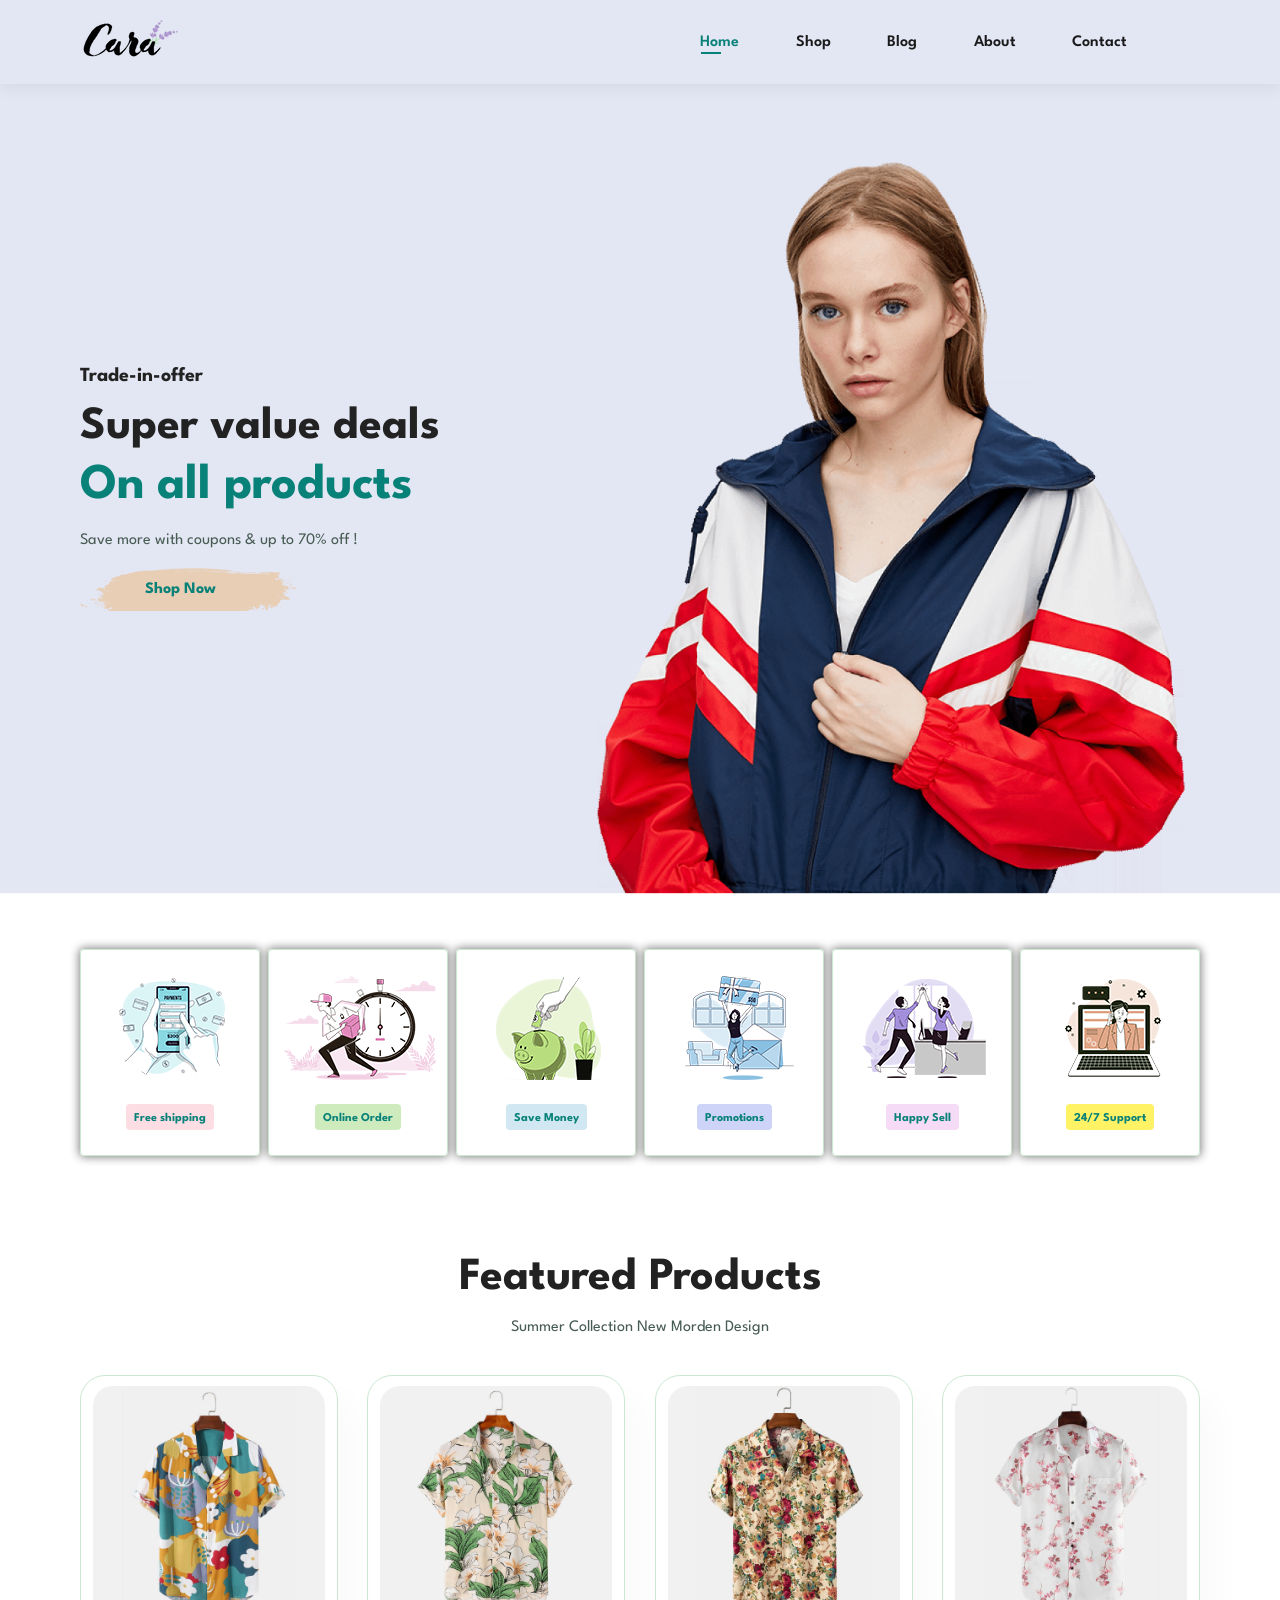
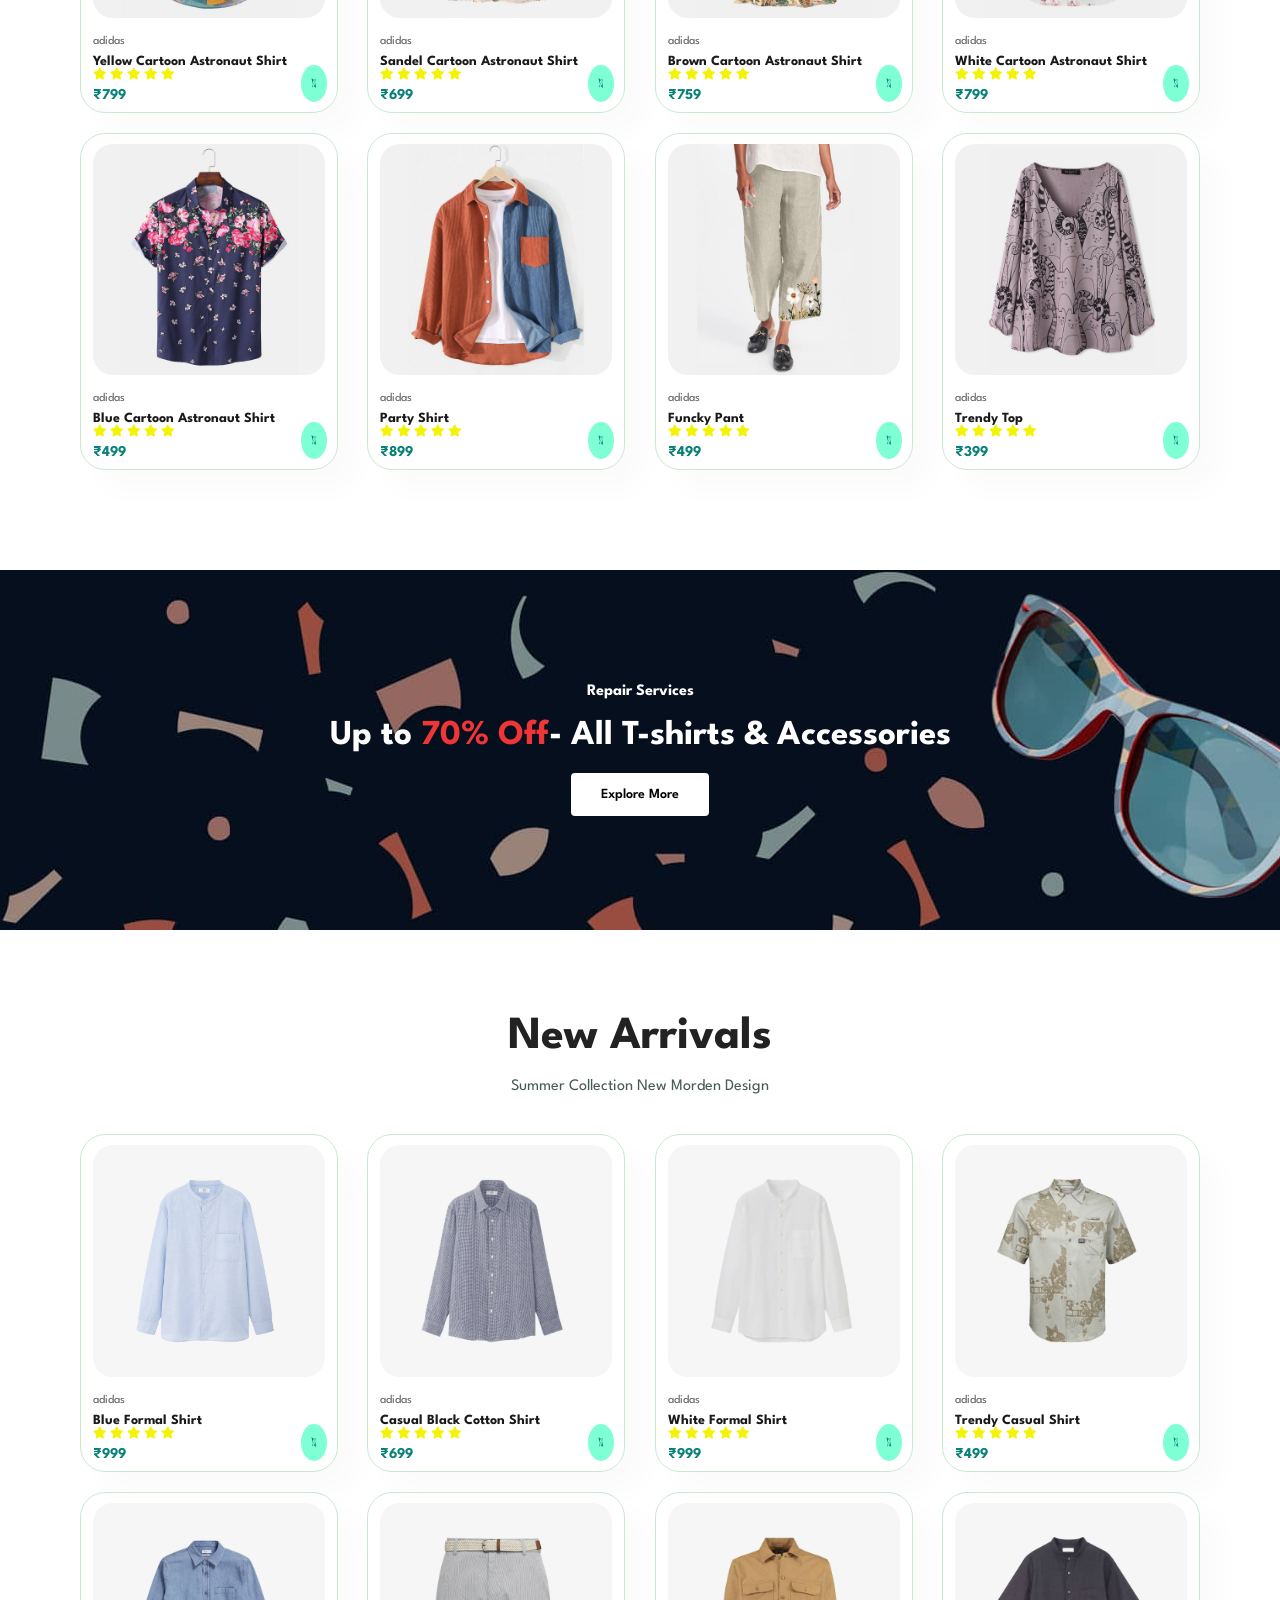
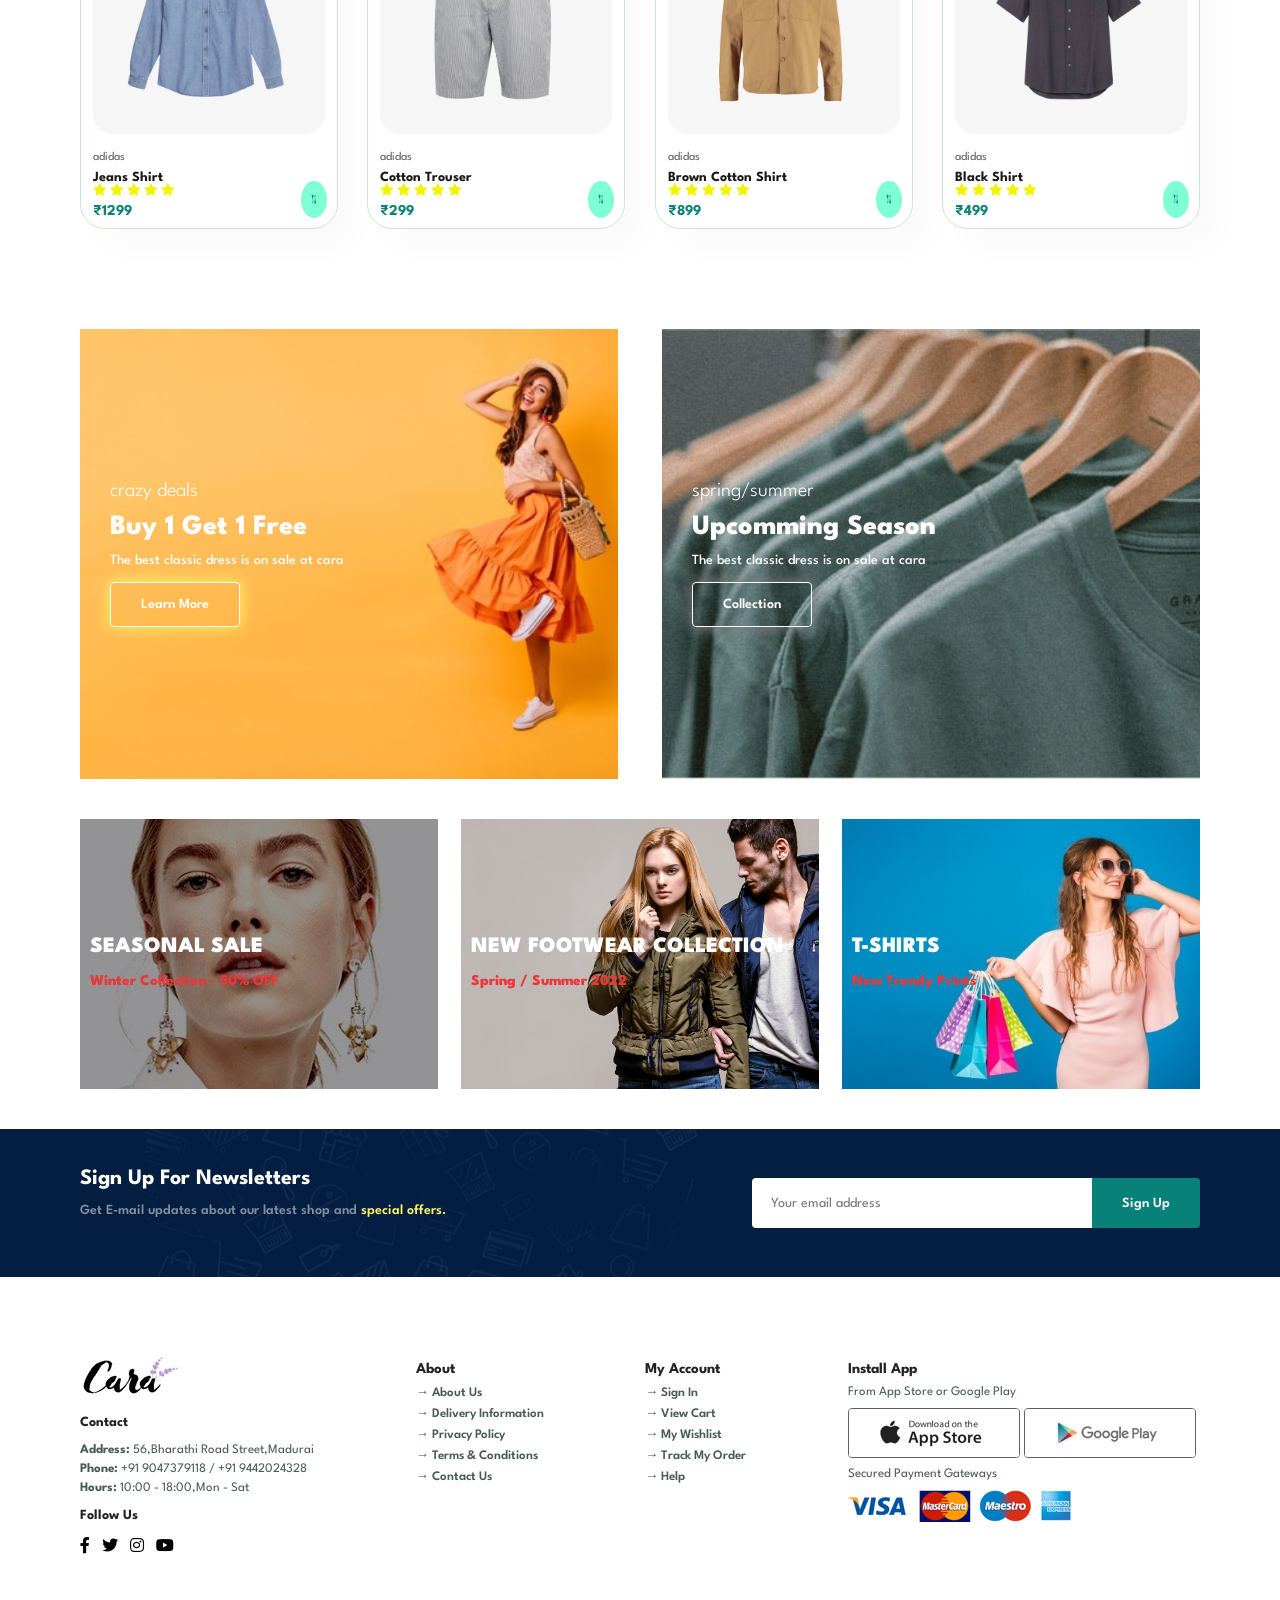
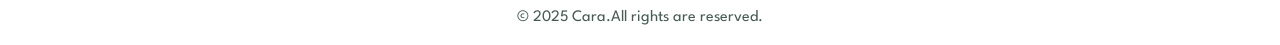
==== commit 9781fb8f: "Update index.html" ====
--- a/index.html
+++ b/index.html
@@ -461,7 +461,6 @@
     <div class="copyright">
         <p>© 2025 Cara.All rights are reserved.</p>
     </div>
-    <a href="#hero"><button class="up">▲</button></a>
     <script src="demo.js"></script>
     <script>
 
@@ -504,4 +503,4 @@
     </script>
 </body>
 
-</html>+</html>
